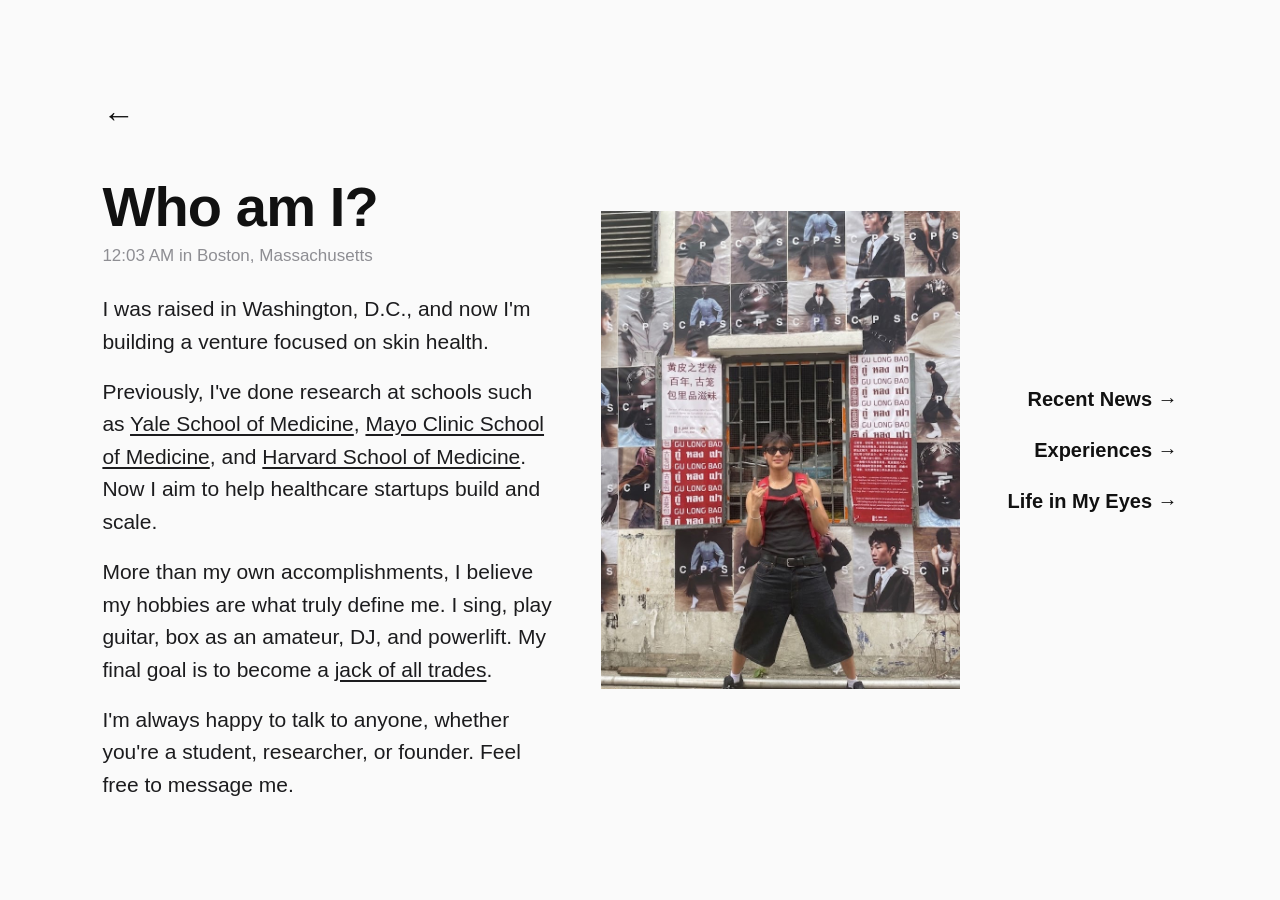
==== about.html @ 63369efa "Update About layout and runner opening routine About: live Boston time, wording tweaks, and text/pho" ====
<!DOCTYPE html>
<html lang="en">
<head>
  <meta charset="UTF-8">
  <meta name="viewport" content="width=device-width, initial-scale=1.0">
  <title>About Me | John Nguyen</title>
  <link rel="stylesheet" href="styles.css">
  <link rel="stylesheet" href="transitions.css">
  <script src="transitions.js"></script>
</head>
<body>
  <div class="about-grid">
    <main class="page">
      <a class="back" href="index.html" aria-label="Back to Home">&larr;</a>
      <!-- Styled like a note in Apple Notes -->
      <article class="note">
        <div class="note-body">
          <h1>Who am I?</h1>
          <p class="local-time"><span class="clock">&nbsp;</span> in Boston, Massachusetts</p>
          <p>I was raised in Washington, D.C., and now I'm building a venture focused on skin health.</p>
          <p>Previously, I've done research at schools such as <u>Yale School of Medicine</u>, <u>Mayo Clinic School of Medicine</u>, and <u>Harvard School of Medicine</u>. Now I aim to help healthcare startups build and scale.</p>
          <p>More than my own accomplishments, I believe my hobbies are what truly define me. I sing, play guitar, box as an amateur, DJ, and powerlift. My final goal is to become a <u>jack of all trades</u>.</p>
          <p>I'm always happy to talk to anyone, whether you're a student, researcher, or founder. Feel free to message me.</p>
        </div>
      </article>
    </main>

    <img class="about-photo" src="images/john-portrait.jpg" alt="John Nguyen in sunglasses and a red backpack in front of a poster wall">

    <nav class="side-links">
      <a class="nav-link" href="news.html">Recent News &rarr;</a>
      <a class="nav-link" href="experiences.html">Experiences &rarr;</a>
      <a class="nav-link" href="skills.html">Life in My Eyes &rarr;</a>
    </nav>
  </div>

  <script>
    // Live local time in Boston, whatever the visitor's own time zone is
    (() => {
      const clock = document.querySelector('.clock');
      const format = new Intl.DateTimeFormat('en-US', {
        timeZone: 'America/New_York',
        hour: 'numeric',
        minute: '2-digit',
      });
      const tick = () => { clock.textContent = format.format(new Date()); };
      tick();
      setInterval(tick, 15000);
    })();
  </script>
</body>
</html>
---- styles.css ----
/* Shared styles for every page */
* { box-sizing: border-box; margin: 0; padding: 0; }

body {
  /* Apple's system font (San Francisco), the same look as the "Who am I?" note */
  font-family: -apple-system, BlinkMacSystemFont, "SF Pro Text", "Helvetica Neue", "Segoe UI", Roboto, sans-serif;
  color: #111;
  background: #fafafa;
}

/* Button panel on the right side of Home */
.panel {
  flex: 1;
  display: flex;
  flex-direction: column;
  align-items: center;
  justify-content: center;
  gap: 1rem;
  padding: 4rem;
  background: #fafafa;
}

.button {
  display: inline-flex;
  align-items: center;
  gap: 0.5rem;
  padding: 1rem 2rem;
  font-size: 1.125rem;
  font-weight: 600;
  color: #fff;
  background: #1e4d2b;
  border-radius: 999px;
  text-decoration: none;
  transition: background 0.2s, color 0.2s, transform 0.2s;
}

/* Same width for every button in the stack so they line up */
.panel .button {
  width: 15rem;
  justify-content: center;
}

.button:hover {
  background: #163a20;
  transform: translateX(4px);
}

/* Darkens when clicked; .is-pressed keeps it dark while the page slides away */
.button-nav:active,
.button-nav.is-pressed {
  background: #0e2715;
}

.button-outline {
  color: #1e4d2b;
  background: transparent;
  box-shadow: inset 0 0 0 1.5px #1e4d2b;
}

.button-outline:hover {
  color: #fff;
  background: #1e4d2b;
  transform: none;
}

.button-outline svg {
  width: 1.1em;
  height: 1.1em;
  fill: currentColor;
}

/* Sub-pages (About, Experiences, Skills) */
.page {
  max-width: 760px;
  margin: 0 auto;
  padding: 4rem 2rem;
  min-height: 100vh;
}

.back {
  display: inline-block;
  margin-bottom: 3rem;
  font-size: 2rem;
  line-height: 1;
  color: #111;
  text-decoration: none;
  transition: transform 0.2s;
}

.back:hover {
  transform: translateX(-4px);
}

/* About page spans the full window: bio on the left, portrait centered in
   the middle, links stacked on the right (every sub-page slides in from there). */
.about-grid {
  display: grid;
  /* Text | photo | links, spread across the page with equal space between them */
  grid-template-columns: minmax(0, 38rem) auto auto;
  justify-content: space-between;
  align-items: center;
  column-gap: 3rem;
  min-height: 100vh;
  padding: 5rem 8vw;
}

.about-grid .page {
  grid-column: 1;
  grid-row: 1;
  align-self: center;
  max-width: none;
  min-height: 0;
  margin: 0;
  padding: 0;
}

/* Borderless text links for moving between sub-pages */
.nav-link {
  display: inline-flex;
  align-items: center;
  gap: 0.5rem;
  font-size: 1.25rem;
  font-weight: 600;
  color: #111;
  text-decoration: none;
  transition: color 0.2s, transform 0.2s;
}

.nav-link:hover,
.nav-link:active,
.nav-link.is-pressed {
  color: #1e4d2b;
}

/* "Who am I?" styled like a note in Apple Notes */
/* No card or border: the note sits right on the page background */
.page .note h1 {
  font-size: clamp(2.5rem, 4.5vw, 3.5rem);
  font-weight: 700;
  letter-spacing: -0.015em;
  margin-bottom: 1.25rem;
}

.page .note p {
  font-size: 1.3125rem;
  line-height: 1.55;
  color: #1c1c1e;
  margin-bottom: 1.1rem;
}

/* "6:16 PM in Boston" in grey under the heading */
.page .note .local-time {
  margin: -0.75rem 0 1.5rem;
  font-size: 1.0625rem;
  color: #8e8e93;
}

.page .note p:last-child {
  margin-bottom: 0;
}

.page p u {
  text-decoration-thickness: 1.5px;
  text-underline-offset: 3px;
}

/* Portrait in the middle column */
.about-photo {
  grid-column: 2;
  grid-row: 1;
  display: block;
  width: min(460px, 28vw);
  aspect-ratio: 3 / 4;
  object-fit: cover;
}

.side-links {
  grid-column: 3;
  grid-row: 1;
  justify-self: end;
  align-self: center;
  display: flex;
  flex-direction: column;
  align-items: flex-end;
  gap: 1.75rem;
}

.side-links .nav-link:hover {
  transform: translateX(4px);
}

@media (max-width: 700px) {
  .about-grid {
    grid-template-columns: 1fr;
    row-gap: 2rem;
    padding: 4rem 2rem 3rem;
  }
  .about-grid .page,
  .about-photo,
  .side-links {
    grid-column: 1;
    grid-row: auto;
    justify-self: start;
    margin: 0;
  }
  .about-photo {
    width: min(320px, 100%);
  }
}

.page h1 {
  font-size: clamp(2.5rem, 6vw, 4.5rem);
  font-weight: 700;
  line-height: 1;
  letter-spacing: -0.02em;
  margin-bottom: 2rem;
}

/* Section heading, e.g. "Work Experience" */
.page h2 {
  font-size: 0.8125rem;
  font-weight: 700;
  letter-spacing: 0.12em;
  text-transform: uppercase;
  color: #1e4d2b;
  padding-bottom: 0.5rem;
  border-bottom: 1px solid #e5e5e5;
  margin: 1.75rem 0 1rem;
}

/* One job, role, or award */
.entry {
  margin-bottom: 0.75rem;
}

.page .entry > :last-child {
  margin-bottom: 0;
}

.entry-head {
  display: flex;
  justify-content: space-between;
  align-items: baseline;
  gap: 1rem;
}

.entry h3 {
  font-size: 1.25rem;
  font-weight: 700;
}

.entry-place {
  flex-shrink: 0;
  font-size: 0.9375rem;
  font-weight: 700;
  color: #111;
}

.page .meta {
  display: flex;
  justify-content: space-between;
  gap: 1rem;
  font-size: 1rem;
  font-style: italic;
  color: #555;
  margin: 0.125rem 0 0.625rem;
}

.entry ul {
  margin-bottom: 0;
}

.entry li + li {
  margin-top: 0.375rem;
}

/* Label/value rows on the Skills page */
.skill-row {
  margin-bottom: 1rem;
}

.skill-row strong {
  color: #111;
}

@media (max-width: 700px) {
  .entry-head,
  .page .meta {
    flex-direction: column;
    gap: 0;
  }
}

.page p,
.page li {
  font-size: 1.125rem;
  line-height: 1.7;
  color: #333;
}

.page p {
  margin-bottom: 1.25rem;
}

.page ul {
  padding-left: 1.25rem;
  margin-bottom: 1.25rem;
}

@media (max-width: 700px) {
  .panel { padding: 2rem; }
}
---- transitions.css ----
/* Slide between pages using cross-document View Transitions.
   transitions.js picks the direction:
   (default) moving right  -> slides left
   back      moving left   -> slides right
   down      moving down   -> slides up
   up        moving up     -> slides down */
@view-transition {
  navigation: auto;
}

@keyframes slide-out-left   { to   { transform: translateX(-100%); } }
@keyframes slide-in-right   { from { transform: translateX(100%); } }
@keyframes slide-out-right  { to   { transform: translateX(100%); } }
@keyframes slide-in-left    { from { transform: translateX(-100%); } }
@keyframes slide-out-top    { to   { transform: translateY(-100%); } }
@keyframes slide-in-bottom  { from { transform: translateY(100%); } }
@keyframes slide-out-bottom { to   { transform: translateY(100%); } }
@keyframes slide-in-top     { from { transform: translateY(-100%); } }

@media (prefers-reduced-motion: no-preference) {
  ::view-transition-old(root) {
    animation: 1000ms cubic-bezier(0.65, 0, 0.35, 1) both slide-out-left;
  }
  ::view-transition-new(root) {
    animation: 1000ms cubic-bezier(0.65, 0, 0.35, 1) both slide-in-right;
  }

  html:active-view-transition-type(back)::view-transition-old(root) { animation-name: slide-out-right; }
  html:active-view-transition-type(back)::view-transition-new(root) { animation-name: slide-in-left; }

  html:active-view-transition-type(down)::view-transition-old(root) { animation-name: slide-out-top; }
  html:active-view-transition-type(down)::view-transition-new(root) { animation-name: slide-in-bottom; }

  html:active-view-transition-type(up)::view-transition-old(root) { animation-name: slide-out-bottom; }
  html:active-view-transition-type(up)::view-transition-new(root) { animation-name: slide-in-top; }
}

@media (prefers-reduced-motion: reduce) {
  ::view-transition-group(*),
  ::view-transition-old(*),
  ::view-transition-new(*) {
    animation: none !important;
  }
}
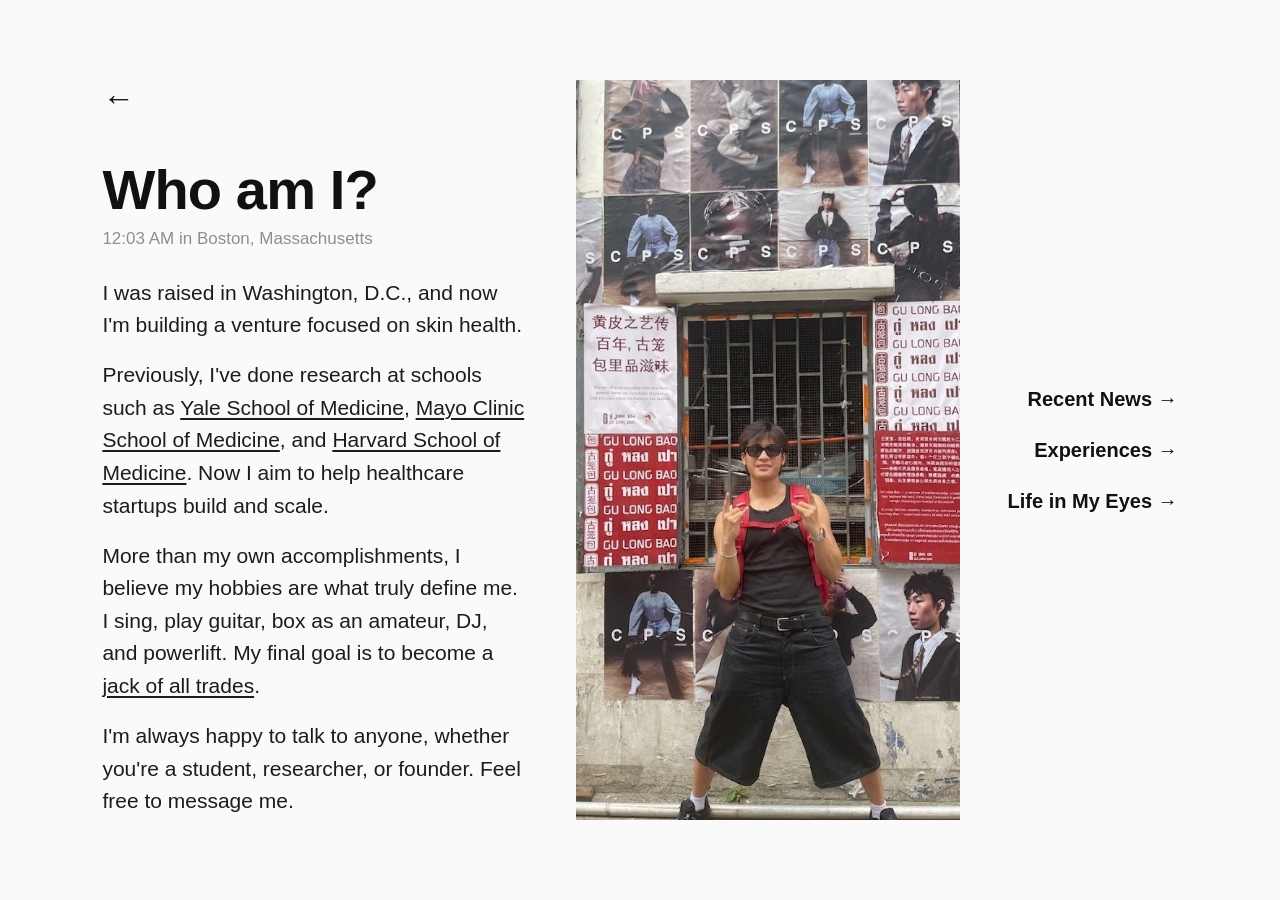
==== commit a3e55cdf: "Match About photo height to the text block Co-Authored-By: Claude Opus 5.5 <noreply@anthropic.com>" ====
--- a/about.html
+++ b/about.html
@@ -25,7 +25,9 @@
       </article>
     </main>
 
-    <img class="about-photo" src="images/john-portrait.jpg" alt="John Nguyen in sunglasses and a red backpack in front of a poster wall">
+    <div class="about-photo">
+      <img src="images/john-portrait.jpg" alt="John Nguyen in sunglasses and a red backpack in front of a poster wall">
+    </div>
 
     <nav class="side-links">
       <a class="nav-link" href="news.html">Recent News &rarr;</a>
--- a/styles.css
+++ b/styles.css
@@ -164,14 +164,23 @@
   text-underline-offset: 3px;
 }
 
-/* Portrait in the middle column */
+/* Portrait in the middle column. It stretches to exactly the height of the
+   text block beside it, so text and photo sit as two matching blocks. */
 .about-photo {
   grid-column: 2;
   grid-row: 1;
-  display: block;
-  width: min(460px, 28vw);
-  aspect-ratio: 3 / 4;
+  align-self: stretch;
+  position: relative;
+  width: min(460px, 30vw);
+}
+
+.about-photo img {
+  position: absolute;
+  inset: 0;
+  width: 100%;
+  height: 100%;
   object-fit: cover;
+  object-position: center 45%;
 }
 
 .side-links {
@@ -203,8 +212,10 @@
     justify-self: start;
     margin: 0;
   }
+  /* Stacked on phones there's no text beside it to match, so give it its own shape */
   .about-photo {
     width: min(320px, 100%);
+    aspect-ratio: 3 / 4;
   }
 }
 
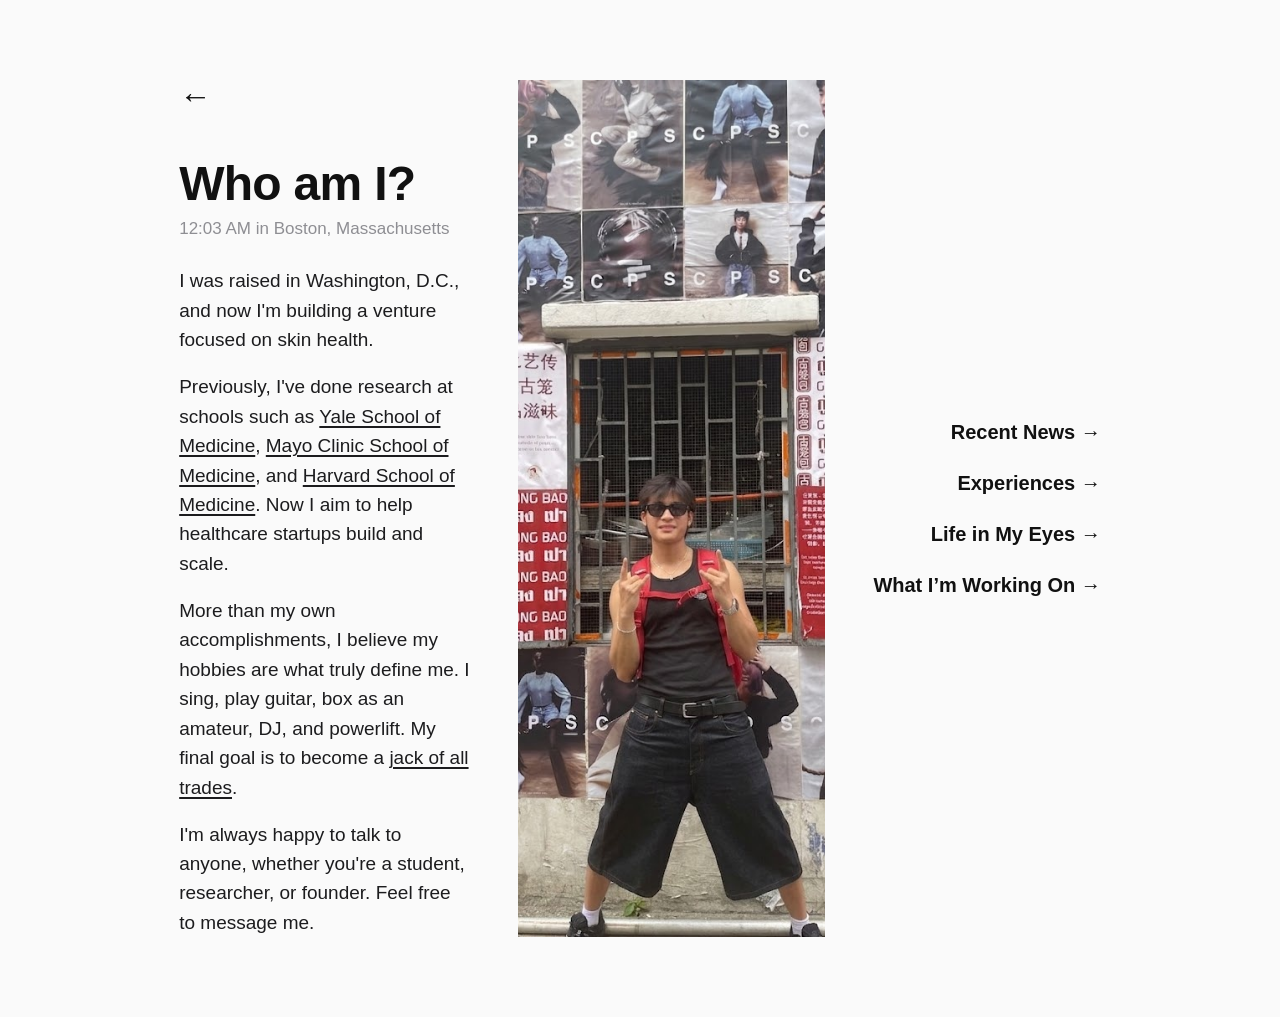
==== commit f25bb2cb: "Move What I'm Working On to its own page linked from About Co-Authored-By: Claude Opus 5.5 <noreply@" ====
--- a/about.html
+++ b/about.html
@@ -33,6 +33,7 @@
       <a class="nav-link" href="news.html">Recent News &rarr;</a>
       <a class="nav-link" href="experiences.html">Experiences &rarr;</a>
       <a class="nav-link" href="skills.html">Life in My Eyes &rarr;</a>
+      <a class="nav-link" href="working-on.html">What I&rsquo;m Working On &rarr;</a>
     </nav>
   </div>
 
--- a/styles.css
+++ b/styles.css
@@ -96,12 +96,13 @@
 .about-grid {
   display: grid;
   /* Text | photo | links, spread across the page with equal space between them */
-  grid-template-columns: minmax(0, 38rem) auto auto;
+  grid-template-columns: minmax(0, 34rem) auto auto;
   justify-content: space-between;
   align-items: center;
   column-gap: 3rem;
   min-height: 100vh;
-  padding: 5rem 8vw;
+  /* Generous side margins so nothing crowds the edges of the window */
+  padding: 5rem 14vw;
 }
 
 .about-grid .page {
@@ -135,14 +136,14 @@
 /* "Who am I?" styled like a note in Apple Notes */
 /* No card or border: the note sits right on the page background */
 .page .note h1 {
-  font-size: clamp(2.5rem, 4.5vw, 3.5rem);
+  font-size: clamp(2.25rem, 3.8vw, 3rem);
   font-weight: 700;
   letter-spacing: -0.015em;
   margin-bottom: 1.25rem;
 }
 
 .page .note p {
-  font-size: 1.3125rem;
+  font-size: 1.1875rem;
   line-height: 1.55;
   color: #1c1c1e;
   margin-bottom: 1.1rem;
@@ -171,7 +172,7 @@
   grid-row: 1;
   align-self: stretch;
   position: relative;
-  width: min(460px, 30vw);
+  width: min(400px, 24vw);
 }
 
 .about-photo img {
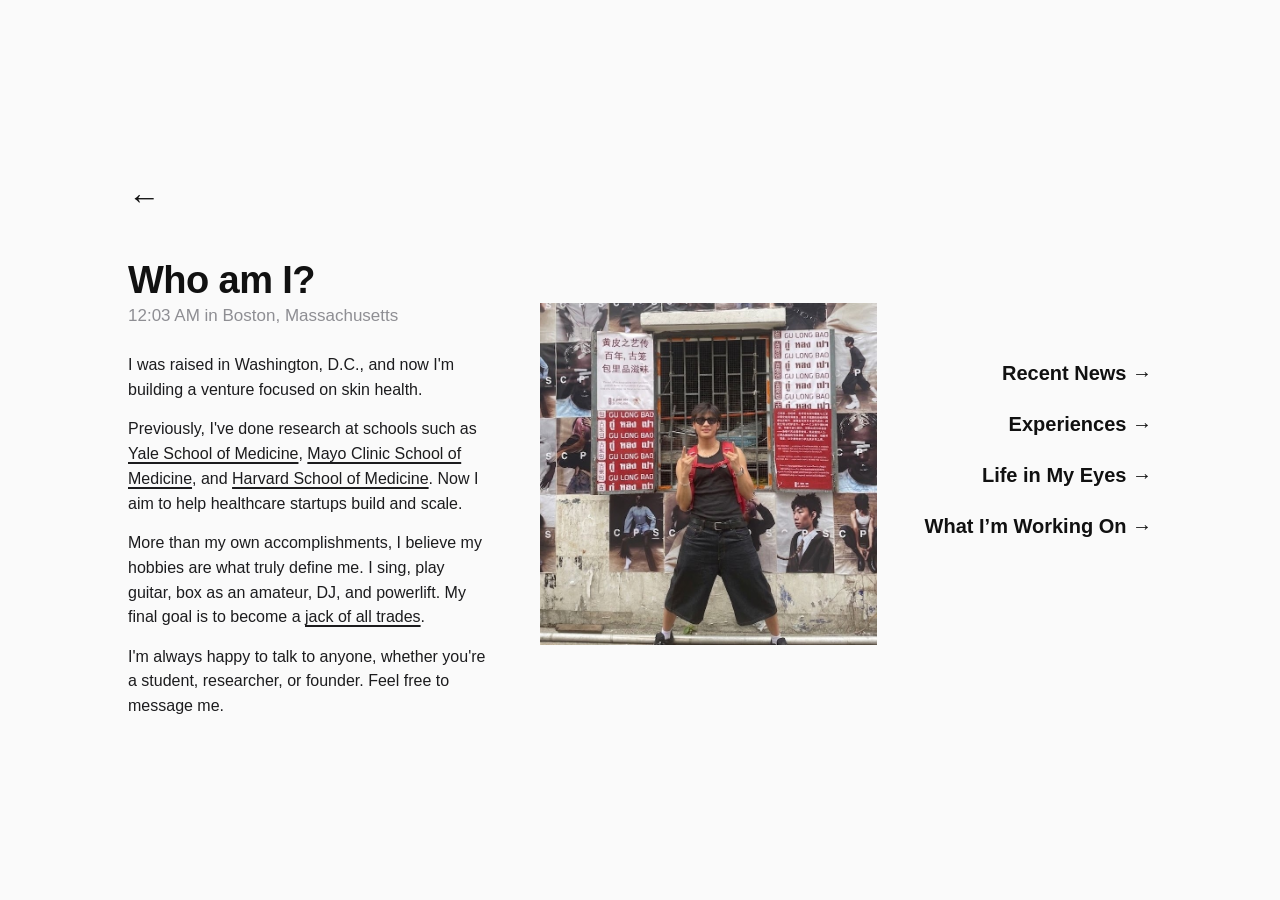
==== commit 07544b93: "Size About portrait to span from the local time line to the last paragraph Co-Authored-By: Claude Op" ====
--- a/about.html
+++ b/about.html
@@ -50,6 +50,28 @@
       tick();
       setInterval(tick, 15000);
     })();
+
+    // Portrait runs from the "in Boston, Massachusetts" line down to the end of
+    // the last paragraph, so it lines up with the text beside it
+    (() => {
+      const photo = document.querySelector('.about-photo');
+      const from = document.querySelector('.local-time');
+      const to = document.querySelector('.note-body p:last-child');
+      const stacked = window.matchMedia('(max-width: 700px)');
+
+      function fit() {
+        photo.style.cssText = '';
+        if (stacked.matches) return;
+        const height = to.getBoundingClientRect().bottom - from.getBoundingClientRect().top;
+        photo.style.alignSelf = 'start';
+        photo.style.height = `${height}px`;
+        photo.style.width = `${height * 768 / 779}px`;
+        photo.style.marginTop = `${from.getBoundingClientRect().top - photo.getBoundingClientRect().top}px`;
+      }
+
+      new ResizeObserver(fit).observe(document.querySelector('.about-grid .page'));
+      stacked.addEventListener('change', fit);
+    })();
   </script>
 </body>
 </html>
--- a/styles.css
+++ b/styles.css
@@ -95,14 +95,14 @@
    the middle, links stacked on the right (every sub-page slides in from there). */
 .about-grid {
   display: grid;
-  /* Text | photo | links, spread across the page with equal space between them */
-  grid-template-columns: minmax(0, 34rem) auto auto;
-  justify-content: space-between;
+  /* Text | photo | links, with the same gap before, between, and after them */
+  grid-template-columns: minmax(0, 30rem) auto auto;
+  justify-content: space-evenly;
   align-items: center;
   column-gap: 3rem;
   min-height: 100vh;
-  /* Generous side margins so nothing crowds the edges of the window */
-  padding: 5rem 14vw;
+  /* Side margins so nothing touches the edges of the window */
+  padding: 5rem 10vw;
 }
 
 .about-grid .page {
@@ -136,17 +136,17 @@
 /* "Who am I?" styled like a note in Apple Notes */
 /* No card or border: the note sits right on the page background */
 .page .note h1 {
-  font-size: clamp(2.25rem, 3.8vw, 3rem);
+  font-size: clamp(1.875rem, 3vw, 2.375rem);
   font-weight: 700;
   letter-spacing: -0.015em;
-  margin-bottom: 1.25rem;
+  margin-bottom: 1rem;
 }
 
 .page .note p {
-  font-size: 1.1875rem;
+  font-size: 1rem;
   line-height: 1.55;
   color: #1c1c1e;
-  margin-bottom: 1.1rem;
+  margin-bottom: 0.9rem;
 }
 
 /* "6:16 PM in Boston" in grey under the heading */
@@ -165,14 +165,15 @@
   text-underline-offset: 3px;
 }
 
-/* Portrait in the middle column. It stretches to exactly the height of the
-   text block beside it, so text and photo sit as two matching blocks. */
+/* Portrait in the middle column, kept small enough to leave room on both sides */
 .about-photo {
   grid-column: 2;
   grid-row: 1;
-  align-self: stretch;
+  align-self: center;
   position: relative;
-  width: min(400px, 24vw);
+  width: min(260px, 17vw);
+  /* Photo is already cropped to shape, so it shows whole */
+  aspect-ratio: 768 / 779;
 }
 
 .about-photo img {
@@ -181,7 +182,7 @@
   width: 100%;
   height: 100%;
   object-fit: cover;
-  object-position: center 45%;
+  object-position: center;
 }
 
 .side-links {
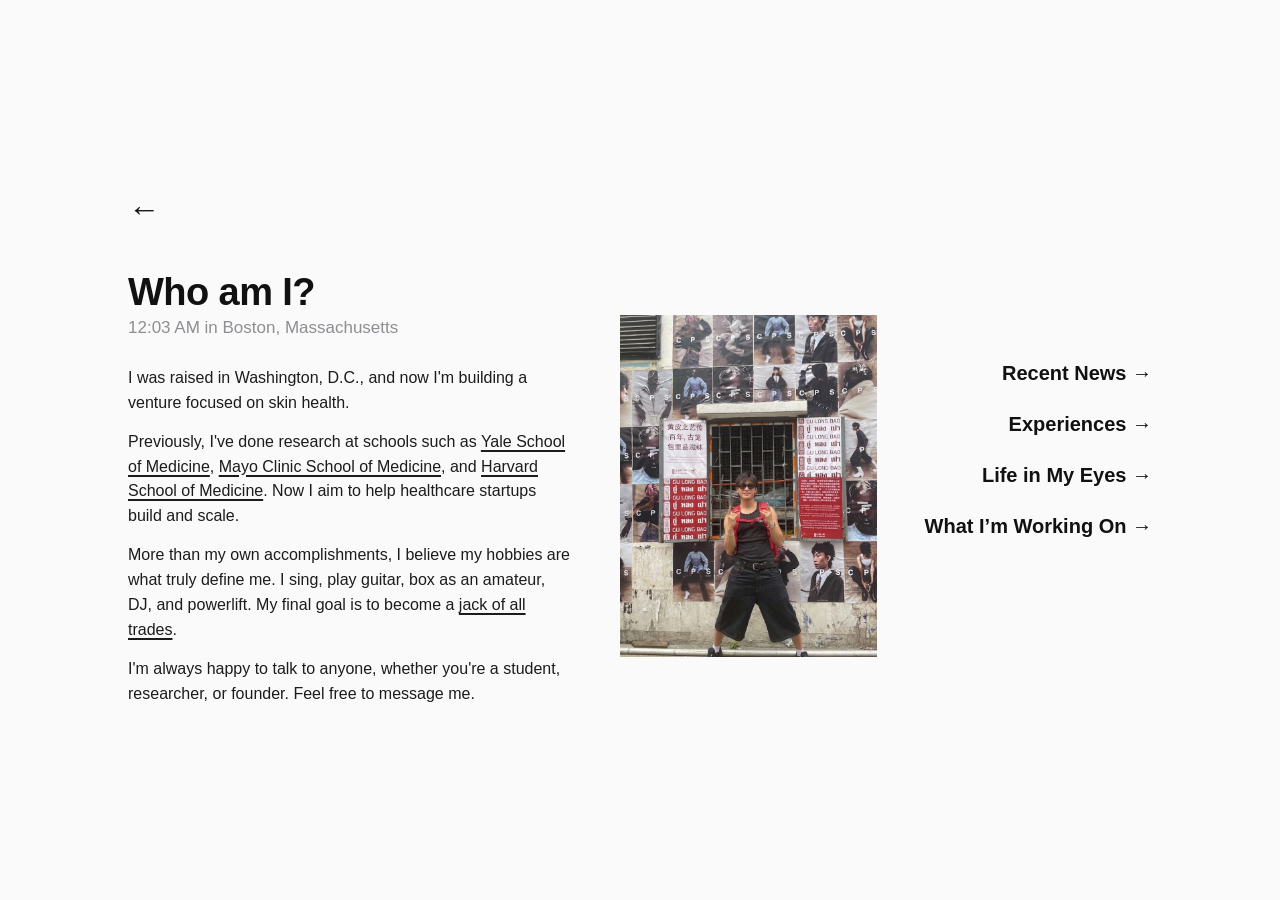
==== commit b19d3f34: "Restore uncropped About portrait Co-Authored-By: Claude Opus 5.5 <noreply@anthropic.com>" ====
--- a/about.html
+++ b/about.html
@@ -65,7 +65,7 @@
         const height = to.getBoundingClientRect().bottom - from.getBoundingClientRect().top;
         photo.style.alignSelf = 'start';
         photo.style.height = `${height}px`;
-        photo.style.width = `${height * 768 / 779}px`;
+        photo.style.width = `${height * 768 / 1024}px`;
         photo.style.marginTop = `${from.getBoundingClientRect().top - photo.getBoundingClientRect().top}px`;
       }
 
--- a/styles.css
+++ b/styles.css
@@ -172,8 +172,8 @@
   align-self: center;
   position: relative;
   width: min(260px, 17vw);
-  /* Photo is already cropped to shape, so it shows whole */
-  aspect-ratio: 768 / 779;
+  /* Same shape as the photo, so it shows whole */
+  aspect-ratio: 768 / 1024;
 }
 
 .about-photo img {
@@ -241,6 +241,26 @@
   margin: 1.75rem 0 1rem;
 }
 
+/* Recent News, Experiences, and What I'm Working On: smaller title and
+   roomier spacing, to match the "Who am I?" page */
+.page.page-spaced {
+  padding-top: 5rem;
+}
+
+.page.page-spaced h1 {
+  font-size: clamp(1.875rem, 3vw, 2.375rem);
+  letter-spacing: -0.015em;
+  margin-bottom: 2.25rem;
+}
+
+.page-spaced h2 {
+  margin: 2.5rem 0 1.25rem;
+}
+
+.page-spaced .entry {
+  margin-bottom: 1.25rem;
+}
+
 /* One job, role, or award */
 .entry {
   margin-bottom: 0.75rem;
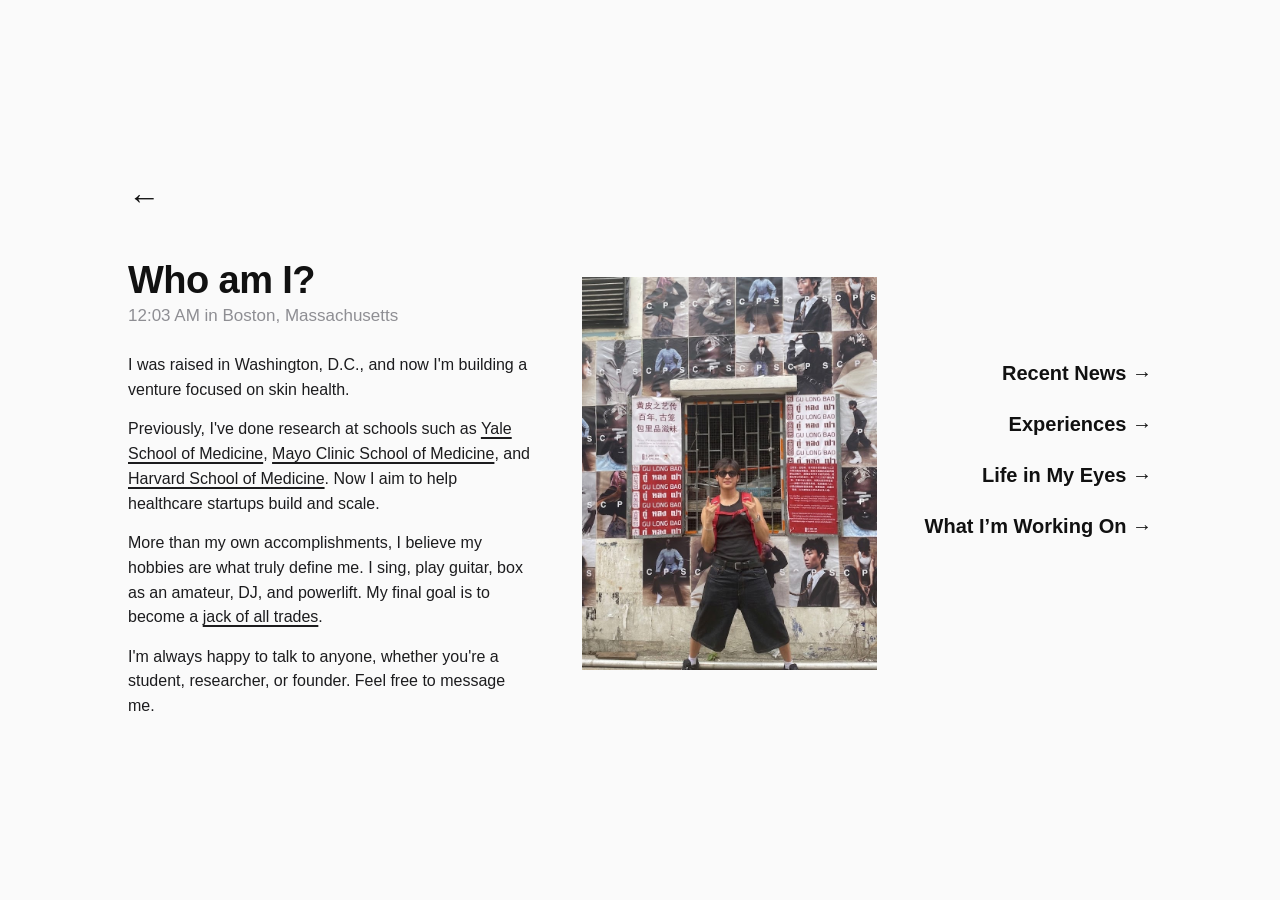
==== commit a76ea0b7: "Make About portrait slightly bigger Co-Authored-By: Claude Opus 5.5 <noreply@anthropic.com>" ====
--- a/about.html
+++ b/about.html
@@ -51,22 +51,25 @@
       setInterval(tick, 15000);
     })();
 
-    // Portrait runs from the "in Boston, Massachusetts" line down to the end of
-    // the last paragraph, so it lines up with the text beside it
+    // Portrait is centered on the stretch from the "in Boston, Massachusetts"
+    // line to the end of the last paragraph, and a little taller than it
     (() => {
       const photo = document.querySelector('.about-photo');
       const from = document.querySelector('.local-time');
       const to = document.querySelector('.note-body p:last-child');
       const stacked = window.matchMedia('(max-width: 700px)');
+      const EXTRA = 0.15;        // how much taller than the text stretch
 
       function fit() {
         photo.style.cssText = '';
         if (stacked.matches) return;
-        const height = to.getBoundingClientRect().bottom - from.getBoundingClientRect().top;
+        const span = to.getBoundingClientRect().bottom - from.getBoundingClientRect().top;
+        const height = span * (1 + EXTRA);
         photo.style.alignSelf = 'start';
         photo.style.height = `${height}px`;
         photo.style.width = `${height * 768 / 1024}px`;
-        photo.style.marginTop = `${from.getBoundingClientRect().top - photo.getBoundingClientRect().top}px`;
+        const top = from.getBoundingClientRect().top - (height - span) / 2;
+        photo.style.marginTop = `${top - photo.getBoundingClientRect().top}px`;
       }
 
       new ResizeObserver(fit).observe(document.querySelector('.about-grid .page'));
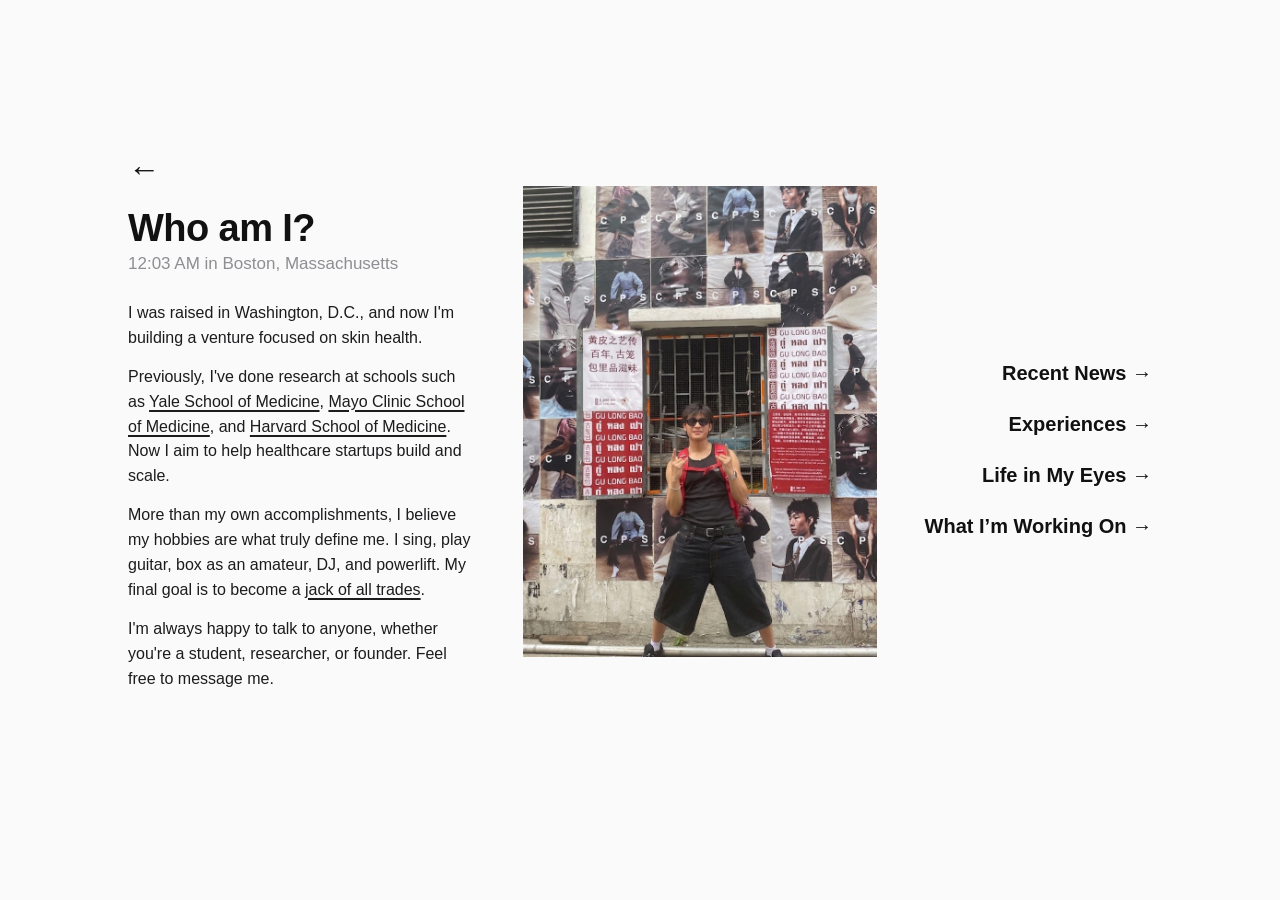
==== commit 1a418283: "Make About portrait 20% bigger Co-Authored-By: Claude Opus 5.5 <noreply@anthropic.com>" ====
--- a/about.html
+++ b/about.html
@@ -58,7 +58,7 @@
       const from = document.querySelector('.local-time');
       const to = document.querySelector('.note-body p:last-child');
       const stacked = window.matchMedia('(max-width: 700px)');
-      const EXTRA = 0.15;        // how much taller than the text stretch
+      const EXTRA = 0.38;        // how much taller than the text stretch
 
       function fit() {
         photo.style.cssText = '';
--- a/styles.css
+++ b/styles.css
@@ -113,6 +113,16 @@
   min-height: 0;
   margin: 0;
   padding: 0;
+  position: relative;
+}
+
+/* Back arrow floats above the text so only the text itself is centered
+   vertically, lining it up with the photo and links beside it */
+.about-grid .back {
+  position: absolute;
+  bottom: 100%;
+  left: 0;
+  margin-bottom: 1.5rem;
 }
 
 /* Borderless text links for moving between sub-pages */
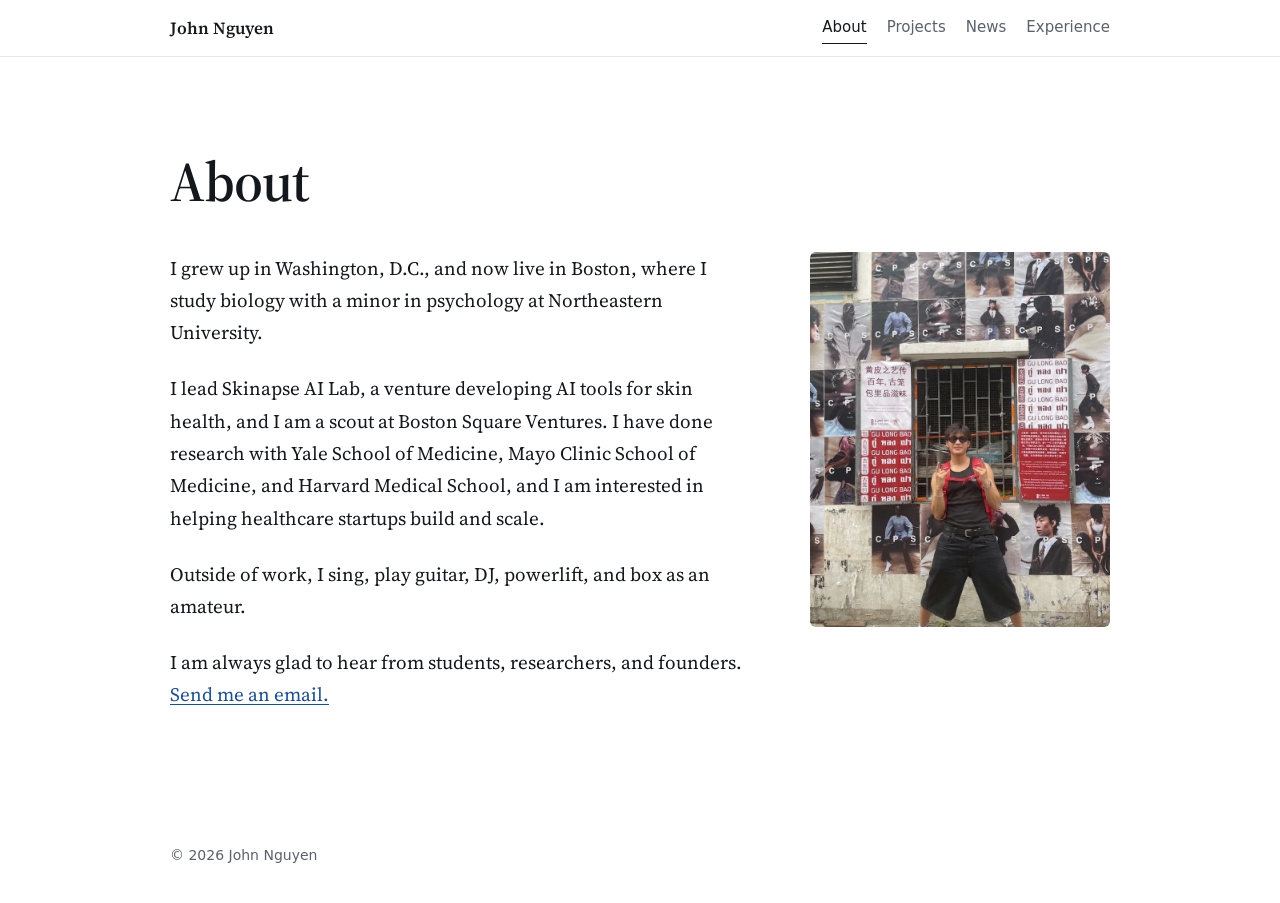
==== commit 8573fece: "Redesign site: separate pages, professional light theme, news timeline Replace the old multi-page si" ====
--- a/about.html
+++ b/about.html
@@ -2,79 +2,48 @@
 <html lang="en">
 <head>
   <meta charset="UTF-8">
-  <meta name="viewport" content="width=device-width, initial-scale=1.0">
-  <title>About Me | John Nguyen</title>
+  <meta name="viewport" content="width=device-width, initial-scale=1, viewport-fit=cover">
+  <title>About · John Nguyen</title>
+  <meta name="description" content="John Nguyen is a Northeastern University student, founder of Skinapse AI Lab, and clinical researcher in Boston.">
+  <meta name="theme-color" content="#FFFFFF">
+  <meta property="og:title" content="About · John Nguyen">
+  <meta property="og:description" content="John Nguyen is a Northeastern University student, founder of Skinapse AI Lab, and clinical researcher in Boston.">
+  <meta property="og:image" content="https://jnguyen.net/images/john-portrait.webp">
+  <link rel="icon" href="favicon.svg" type="image/svg+xml">
+  <link rel="preconnect" href="https://fonts.googleapis.com">
+  <link rel="preconnect" href="https://fonts.gstatic.com" crossorigin>
+  <link rel="stylesheet" href="https://fonts.googleapis.com/css2?family=Source+Serif+4:ital,opsz,wght@0,8..60,400;0,8..60,600;1,8..60,400&display=swap">
   <link rel="stylesheet" href="styles.css">
-  <link rel="stylesheet" href="transitions.css">
-  <script src="transitions.js"></script>
+  <script>document.documentElement.classList.add("js")</script>
+  <script src="script.js" defer></script>
 </head>
 <body>
-  <div class="about-grid">
-    <main class="page">
-      <a class="back" href="index.html" aria-label="Back to Home">&larr;</a>
-      <!-- Styled like a note in Apple Notes -->
-      <article class="note">
-        <div class="note-body">
-          <h1>Who am I?</h1>
-          <p class="local-time"><span class="clock">&nbsp;</span> in Boston, Massachusetts</p>
-          <p>I was raised in Washington, D.C., and now I'm building a venture focused on skin health.</p>
-          <p>Previously, I've done research at schools such as <u>Yale School of Medicine</u>, <u>Mayo Clinic School of Medicine</u>, and <u>Harvard School of Medicine</u>. Now I aim to help healthcare startups build and scale.</p>
-          <p>More than my own accomplishments, I believe my hobbies are what truly define me. I sing, play guitar, box as an amateur, DJ, and powerlift. My final goal is to become a <u>jack of all trades</u>.</p>
-          <p>I'm always happy to talk to anyone, whether you're a student, researcher, or founder. Feel free to message me.</p>
-        </div>
-      </article>
-    </main>
+  <a class="skip" href="#main">Skip to content</a>
+  <header class="bar">
+    <nav class="bar-inner" aria-label="Main">
+      <a class="bar-name" href="index.html">John Nguyen</a>
+      <ul class="bar-links">
+        <li><a href="about.html" aria-current="page">About</a></li>
+        <li><a href="projects.html">Projects</a></li>
+        <li><a href="news.html">News</a></li>
+        <li><a href="experiences.html">Experience</a></li>
+      </ul>
+    </nav>
+  </header>
 
-    <div class="about-photo">
-      <img src="images/john-portrait.jpg" alt="John Nguyen in sunglasses and a red backpack in front of a poster wall">
+  <main id="main" class="main-wide">
+    <h1 class="page-title reveal">About</h1>
+    <div class="about">
+      <div class="note">
+        <p class="reveal">I grew up in Washington, D.C., and now live in Boston, where I study biology with a minor in psychology at Northeastern University.</p>
+        <p class="reveal">I lead Skinapse AI Lab, a venture developing AI tools for skin health, and I am a scout at Boston Square Ventures. I have done research with Yale School of Medicine, Mayo Clinic School of Medicine, and Harvard Medical School, and I am interested in helping healthcare startups build and scale.</p>
+        <p class="reveal">Outside of work, I sing, play guitar, DJ, powerlift, and box as an amateur.</p>
+        <p class="reveal">I am always glad to hear from students, researchers, and founders. <a href="mailto:johnhnguyen2000@gmail.com">Send me an email.</a></p>
+      </div>
+      <img class="portrait reveal" src="images/john-portrait.webp" width="750" height="1000" alt="John Nguyen standing in front of a poster wall">
     </div>
+  </main>
 
-    <nav class="side-links">
-      <a class="nav-link" href="news.html">Recent News &rarr;</a>
-      <a class="nav-link" href="experiences.html">Experiences &rarr;</a>
-      <a class="nav-link" href="skills.html">Life in My Eyes &rarr;</a>
-      <a class="nav-link" href="working-on.html">What I&rsquo;m Working On &rarr;</a>
-    </nav>
-  </div>
-
-  <script>
-    // Live local time in Boston, whatever the visitor's own time zone is
-    (() => {
-      const clock = document.querySelector('.clock');
-      const format = new Intl.DateTimeFormat('en-US', {
-        timeZone: 'America/New_York',
-        hour: 'numeric',
-        minute: '2-digit',
-      });
-      const tick = () => { clock.textContent = format.format(new Date()); };
-      tick();
-      setInterval(tick, 15000);
-    })();
-
-    // Portrait is centered on the stretch from the "in Boston, Massachusetts"
-    // line to the end of the last paragraph, and a little taller than it
-    (() => {
-      const photo = document.querySelector('.about-photo');
-      const from = document.querySelector('.local-time');
-      const to = document.querySelector('.note-body p:last-child');
-      const stacked = window.matchMedia('(max-width: 700px)');
-      const EXTRA = 0.38;        // how much taller than the text stretch
-
-      function fit() {
-        photo.style.cssText = '';
-        if (stacked.matches) return;
-        const span = to.getBoundingClientRect().bottom - from.getBoundingClientRect().top;
-        const height = span * (1 + EXTRA);
-        photo.style.alignSelf = 'start';
-        photo.style.height = `${height}px`;
-        photo.style.width = `${height * 768 / 1024}px`;
-        const top = from.getBoundingClientRect().top - (height - span) / 2;
-        photo.style.marginTop = `${top - photo.getBoundingClientRect().top}px`;
-      }
-
-      new ResizeObserver(fit).observe(document.querySelector('.about-grid .page'));
-      stacked.addEventListener('change', fit);
-    })();
-  </script>
+  <footer class="footer">© 2026 John Nguyen</footer>
 </body>
 </html>
--- a/styles.css
+++ b/styles.css
@@ -1,355 +1,137 @@
-/* Shared styles for every page */
-* { box-sizing: border-box; margin: 0; padding: 0; }
+/* ---------- Tokens ---------- */
+:root {
+  --bg: #FFFFFF;
+  --text: #14171C;          /* 18.0:1 on white */
+  --text-2: #5A616B;        /* 6.3:1 on white */
+  --accent: #1F4F8A;        /* 8.3:1 on white */
+  --line: #E6E8EB;
 
+  --serif: "Source Serif 4", Georgia, "Times New Roman", serif;
+  --sans: -apple-system, BlinkMacSystemFont, "SF Pro Text", "Segoe UI", system-ui, Roboto, sans-serif;
+
+  --column: 680px;
+  --gutter: clamp(16px, 5vw, 32px);
+  color-scheme: light;
+}
+@media (prefers-contrast: more) { :root { --text-2: #2E333A; --line: #9AA1AA; } }
+
+/* ---------- Base ---------- */
+*, *::before, *::after { box-sizing: border-box; }
+html { -webkit-text-size-adjust: 100%; }
 body {
-  /* Apple's system font (San Francisco), the same look as the "Who am I?" note */
-  font-family: -apple-system, BlinkMacSystemFont, "SF Pro Text", "Helvetica Neue", "Segoe UI", Roboto, sans-serif;
-  color: #111;
-  background: #fafafa;
+  margin: 0; overflow-x: clip; background: var(--bg); color: var(--text);
+  font: 400 1.1875rem/1.7 var(--serif);   /* 19px reading text */
+  -webkit-font-smoothing: antialiased;
+  display: flex; flex-direction: column; min-height: 100vh;
+}
+main { flex: 1; width: 100%; max-width: calc(var(--column) + 2 * var(--gutter)); margin: 0 auto; padding: clamp(48px, 9vw, 96px) var(--gutter) 0; }
+img { display: block; max-width: 100%; height: auto; }
+a { color: var(--accent); text-underline-offset: 3px; text-decoration-thickness: 1px; }
+a:hover { text-decoration-thickness: 2px; }
+h1, h2 { margin: 0; text-wrap: balance; font-weight: 600; }
+p { margin: 0; }
+:focus-visible { outline: 2px solid var(--accent); outline-offset: 3px; border-radius: 4px; }
+
+.skip { position: absolute; left: 12px; top: -48px; z-index: 20; padding: 10px 14px; border-radius: 8px; background: var(--accent); color: #fff; font: 600 1rem var(--sans); text-decoration: none; }
+.skip:focus { top: 12px; }
+
+/* ---------- Top bar ---------- */
+.bar { position: sticky; top: 0; z-index: 10; background: rgba(255, 255, 255, 0.9); -webkit-backdrop-filter: blur(14px); backdrop-filter: blur(14px); border-bottom: 1px solid var(--line); }
+@media (prefers-reduced-transparency: reduce) { .bar { background: var(--bg); } }
+.bar-inner { max-width: calc(var(--column) + 2 * var(--gutter)); margin: 0 auto; padding: 0 var(--gutter); height: 56px; display: flex; align-items: center; justify-content: space-between; gap: 16px; }
+.bar-name { font: 600 1.0625rem/1 var(--serif); color: var(--text); text-decoration: none; white-space: nowrap; }
+.bar-links { display: flex; gap: 20px; margin: 0; padding: 0; list-style: none; overflow-x: auto; scrollbar-width: none; }
+.bar-links a { display: block; padding: 8px 0; font: 500 0.9375rem/1 var(--sans); color: var(--text-2); text-decoration: none; white-space: nowrap; border-bottom: 1.5px solid transparent; transition: color .2s, border-color .2s; }
+.bar-links a:hover { color: var(--text); }
+.bar-links a[aria-current="page"] { color: var(--text); border-color: var(--text); }
+@media (max-width: 560px) {
+  .bar-inner { height: auto; padding-top: 12px; padding-bottom: 4px; flex-direction: column; align-items: flex-start; gap: 2px; }
 }
 
-/* Button panel on the right side of Home */
-.panel {
-  flex: 1;
-  display: flex;
-  flex-direction: column;
-  align-items: center;
-  justify-content: center;
-  gap: 1rem;
-  padding: 4rem;
-  background: #fafafa;
+/* ---------- Diary pieces ---------- */
+.date { font: 500 0.8125rem/1.4 var(--sans); color: var(--text-2); letter-spacing: 0.04em; text-transform: uppercase; }
+
+.note { display: grid; gap: 1.25em; }
+.note h1, .page-title { font-size: clamp(2.5rem, 1.8rem + 3vw, 3.5rem); line-height: 1.05; letter-spacing: -0.02em; }
+.note .dateline { margin-bottom: -0.4em; }
+.page-title { margin-bottom: 40px; }
+.note .page-title { margin-bottom: 0; }
+.portrait { width: 100%; max-width: 320px; aspect-ratio: 4 / 5; object-fit: cover; border-radius: 6px; }
+
+/* About: text beside the photo */
+body:has(.main-wide) { --column: 940px; }
+.about { display: grid; grid-template-columns: minmax(0, 1fr) 300px; gap: clamp(32px, 5vw, 56px); align-items: start; }
+.about .portrait { position: sticky; top: 88px; }
+@media (max-width: 760px) {
+  .about { grid-template-columns: minmax(0, 1fr); }
+  .about .portrait { position: static; order: -1; max-width: 280px; }
 }
 
-.button {
-  display: inline-flex;
-  align-items: center;
-  gap: 0.5rem;
-  padding: 1rem 2rem;
-  font-size: 1.125rem;
-  font-weight: 600;
-  color: #fff;
-  background: #1e4d2b;
-  border-radius: 999px;
-  text-decoration: none;
-  transition: background 0.2s, color 0.2s, transform 0.2s;
+.entries { display: grid; }
+.entry { display: grid; gap: 10px; padding: 32px 0; border-top: 1px solid var(--line); }
+.entry:first-child { border-top: 0; padding-top: 0; }
+.entry h2 { font-size: 1.5rem; line-height: 1.25; }
+.entry p:not(.date) { color: var(--text); }
+.entry img { margin-top: 10px; border-radius: 6px; }
+
+/* ---------- News timeline ---------- */
+.timeline { list-style: none; margin: 0; padding: 0; position: relative; }
+.timeline::before { content: ""; position: absolute; top: 8px; bottom: 8px; left: 148px; width: 1px; background: var(--line); }
+.tl-item { display: grid; grid-template-columns: 124px minmax(0, 1fr); column-gap: 48px; padding-bottom: 40px; position: relative; }
+.tl-item::before { content: ""; position: absolute; left: 143px; top: 8px; width: 11px; height: 11px; border-radius: 50%; background: var(--bg); border: 2px solid var(--accent); }
+.tl-item:first-child::before { background: var(--accent); }
+.tl-when { font: 500 0.875rem/1.3 var(--sans); color: var(--text-2); text-align: right; padding-top: 4px; }
+.tl-when span { display: block; font: 600 1.0625rem/1.3 var(--sans); color: var(--text); }
+.tl-card { border: 1px solid var(--line); border-radius: 10px; overflow: hidden; background: var(--bg); transition: box-shadow .25s, border-color .25s; }
+.tl-card:hover { border-color: #CDD3DA; box-shadow: 0 10px 28px rgba(20, 23, 28, 0.07); }
+.has-img .tl-card { display: grid; grid-template-columns: minmax(0, 1fr) minmax(0, 0.9fr); }
+.has-img .tl-card img { width: 100%; height: 100%; min-height: 220px; object-fit: cover; }
+.tl-text { display: grid; gap: 8px; align-content: start; padding: 22px 24px 24px; }
+.tl-tag { justify-self: start; padding: 2px 10px; border-radius: 999px; background: #EEF2F7; color: var(--accent); font: 600 0.75rem/1.6 var(--sans); letter-spacing: 0.04em; text-transform: uppercase; }
+.tl-card h2 { font-size: 1.3125rem; line-height: 1.3; }
+.tl-text p:last-child { font-size: 1.0625rem; line-height: 1.6; color: var(--text-2); }
+
+@media (max-width: 760px) {
+  .timeline::before { left: 5px; }
+  .tl-item { grid-template-columns: minmax(0, 1fr); padding-left: 28px; row-gap: 10px; }
+  .tl-item::before { left: 0; top: 4px; }
+  .tl-when { text-align: left; padding-top: 0; }
+  .tl-when span { display: inline; }
+  .has-img .tl-card { grid-template-columns: minmax(0, 1fr); }
+  .has-img .tl-card img { order: -1; min-height: 0; aspect-ratio: 16 / 9; height: auto; }
 }
 
-/* Same width for every button in the stack so they line up */
-.panel .button {
-  width: 15rem;
-  justify-content: center;
+/* ---------- Experience ---------- */
+.ledger { margin-bottom: 44px; }
+.ledger h2 { font: 600 0.8125rem/1 var(--sans); color: var(--text-2); letter-spacing: 0.06em; text-transform: uppercase; padding-bottom: 12px; border-bottom: 1px solid var(--text); }
+.ledger ul { list-style: none; margin: 0; padding: 0; }
+.ledger li { display: flex; justify-content: space-between; align-items: baseline; gap: 20px; padding: 14px 0; border-bottom: 1px solid var(--line); }
+.what { display: flex; flex-direction: column; min-width: 0; }
+.what strong { font-weight: 600; line-height: 1.35; }
+.what span { font: 400 0.9375rem/1.5 var(--sans); color: var(--text-2); margin-top: 2px; }
+.when { font: 400 0.9375rem/1.4 var(--sans); color: var(--text-2); white-space: nowrap; font-variant-numeric: tabular-nums; }
+
+/* ---------- Footer ---------- */
+.footer { width: 100%; max-width: calc(var(--column) + 2 * var(--gutter)); margin: clamp(64px, 10vw, 112px) auto 0; padding: 24px var(--gutter) 40px; color: var(--text-2); font: 0.875rem var(--sans); }
+
+/* ---------- Motion ---------- */
+.caret { display: inline-block; width: 2px; height: 0.8em; margin-left: 3px; vertical-align: -0.04em; background: var(--text); animation: blink 1s steps(1) infinite; }
+.caret.done { animation: blink 1s steps(1) 2, hide .4s ease 2s forwards; }
+@keyframes blink { 50% { opacity: 0; } }
+@keyframes hide { to { opacity: 0; } }
+@keyframes fade { from { opacity: 0; } }
+
+.js .reveal { opacity: 0; transform: translateY(12px); transition: opacity .7s ease, transform .7s cubic-bezier(.2, .7, .2, 1); }
+.js .reveal.in { opacity: 1; transform: none; }
+
+@media (prefers-reduced-motion: reduce) {
+  *, *::before, *::after { animation: none !important; transition: none !important; }
+  .js .reveal { opacity: 1; transform: none; }
+  .caret { display: none; }
 }
 
-.button:hover {
-  background: #163a20;
-  transform: translateX(4px);
+/* ---------- Small screens ---------- */
+@media (max-width: 480px) {
+  body { font-size: 1.125rem; }
+  .ledger li { flex-direction: column; gap: 2px; }
 }
-
-/* Darkens when clicked; .is-pressed keeps it dark while the page slides away */
-.button-nav:active,
-.button-nav.is-pressed {
-  background: #0e2715;
-}
-
-.button-outline {
-  color: #1e4d2b;
-  background: transparent;
-  box-shadow: inset 0 0 0 1.5px #1e4d2b;
-}
-
-.button-outline:hover {
-  color: #fff;
-  background: #1e4d2b;
-  transform: none;
-}
-
-.button-outline svg {
-  width: 1.1em;
-  height: 1.1em;
-  fill: currentColor;
-}
-
-/* Sub-pages (About, Experiences, Skills) */
-.page {
-  max-width: 760px;
-  margin: 0 auto;
-  padding: 4rem 2rem;
-  min-height: 100vh;
-}
-
-.back {
-  display: inline-block;
-  margin-bottom: 3rem;
-  font-size: 2rem;
-  line-height: 1;
-  color: #111;
-  text-decoration: none;
-  transition: transform 0.2s;
-}
-
-.back:hover {
-  transform: translateX(-4px);
-}
-
-/* About page spans the full window: bio on the left, portrait centered in
-   the middle, links stacked on the right (every sub-page slides in from there). */
-.about-grid {
-  display: grid;
-  /* Text | photo | links, with the same gap before, between, and after them */
-  grid-template-columns: minmax(0, 30rem) auto auto;
-  justify-content: space-evenly;
-  align-items: center;
-  column-gap: 3rem;
-  min-height: 100vh;
-  /* Side margins so nothing touches the edges of the window */
-  padding: 5rem 10vw;
-}
-
-.about-grid .page {
-  grid-column: 1;
-  grid-row: 1;
-  align-self: center;
-  max-width: none;
-  min-height: 0;
-  margin: 0;
-  padding: 0;
-  position: relative;
-}
-
-/* Back arrow floats above the text so only the text itself is centered
-   vertically, lining it up with the photo and links beside it */
-.about-grid .back {
-  position: absolute;
-  bottom: 100%;
-  left: 0;
-  margin-bottom: 1.5rem;
-}
-
-/* Borderless text links for moving between sub-pages */
-.nav-link {
-  display: inline-flex;
-  align-items: center;
-  gap: 0.5rem;
-  font-size: 1.25rem;
-  font-weight: 600;
-  color: #111;
-  text-decoration: none;
-  transition: color 0.2s, transform 0.2s;
-}
-
-.nav-link:hover,
-.nav-link:active,
-.nav-link.is-pressed {
-  color: #1e4d2b;
-}
-
-/* "Who am I?" styled like a note in Apple Notes */
-/* No card or border: the note sits right on the page background */
-.page .note h1 {
-  font-size: clamp(1.875rem, 3vw, 2.375rem);
-  font-weight: 700;
-  letter-spacing: -0.015em;
-  margin-bottom: 1rem;
-}
-
-.page .note p {
-  font-size: 1rem;
-  line-height: 1.55;
-  color: #1c1c1e;
-  margin-bottom: 0.9rem;
-}
-
-/* "6:16 PM in Boston" in grey under the heading */
-.page .note .local-time {
-  margin: -0.75rem 0 1.5rem;
-  font-size: 1.0625rem;
-  color: #8e8e93;
-}
-
-.page .note p:last-child {
-  margin-bottom: 0;
-}
-
-.page p u {
-  text-decoration-thickness: 1.5px;
-  text-underline-offset: 3px;
-}
-
-/* Portrait in the middle column, kept small enough to leave room on both sides */
-.about-photo {
-  grid-column: 2;
-  grid-row: 1;
-  align-self: center;
-  position: relative;
-  width: min(260px, 17vw);
-  /* Same shape as the photo, so it shows whole */
-  aspect-ratio: 768 / 1024;
-}
-
-.about-photo img {
-  position: absolute;
-  inset: 0;
-  width: 100%;
-  height: 100%;
-  object-fit: cover;
-  object-position: center;
-}
-
-.side-links {
-  grid-column: 3;
-  grid-row: 1;
-  justify-self: end;
-  align-self: center;
-  display: flex;
-  flex-direction: column;
-  align-items: flex-end;
-  gap: 1.75rem;
-}
-
-.side-links .nav-link:hover {
-  transform: translateX(4px);
-}
-
-@media (max-width: 700px) {
-  .about-grid {
-    grid-template-columns: 1fr;
-    row-gap: 2rem;
-    padding: 4rem 2rem 3rem;
-  }
-  .about-grid .page,
-  .about-photo,
-  .side-links {
-    grid-column: 1;
-    grid-row: auto;
-    justify-self: start;
-    margin: 0;
-  }
-  /* Stacked on phones there's no text beside it to match, so give it its own shape */
-  .about-photo {
-    width: min(320px, 100%);
-    aspect-ratio: 3 / 4;
-  }
-}
-
-.page h1 {
-  font-size: clamp(2.5rem, 6vw, 4.5rem);
-  font-weight: 700;
-  line-height: 1;
-  letter-spacing: -0.02em;
-  margin-bottom: 2rem;
-}
-
-/* Section heading, e.g. "Work Experience" */
-.page h2 {
-  font-size: 0.8125rem;
-  font-weight: 700;
-  letter-spacing: 0.12em;
-  text-transform: uppercase;
-  color: #1e4d2b;
-  padding-bottom: 0.5rem;
-  border-bottom: 1px solid #e5e5e5;
-  margin: 1.75rem 0 1rem;
-}
-
-/* Recent News, Experiences, and What I'm Working On: smaller title and
-   roomier spacing, to match the "Who am I?" page */
-.page.page-spaced {
-  padding-top: 5rem;
-}
-
-.page.page-spaced h1 {
-  font-size: clamp(1.875rem, 3vw, 2.375rem);
-  letter-spacing: -0.015em;
-  margin-bottom: 2.25rem;
-}
-
-.page-spaced h2 {
-  margin: 2.5rem 0 1.25rem;
-}
-
-.page-spaced .entry {
-  margin-bottom: 1.25rem;
-}
-
-/* One job, role, or award */
-.entry {
-  margin-bottom: 0.75rem;
-}
-
-.page .entry > :last-child {
-  margin-bottom: 0;
-}
-
-.entry-head {
-  display: flex;
-  justify-content: space-between;
-  align-items: baseline;
-  gap: 1rem;
-}
-
-.entry h3 {
-  font-size: 1.25rem;
-  font-weight: 700;
-}
-
-.entry-place {
-  flex-shrink: 0;
-  font-size: 0.9375rem;
-  font-weight: 700;
-  color: #111;
-}
-
-.page .meta {
-  display: flex;
-  justify-content: space-between;
-  gap: 1rem;
-  font-size: 1rem;
-  font-style: italic;
-  color: #555;
-  margin: 0.125rem 0 0.625rem;
-}
-
-.entry ul {
-  margin-bottom: 0;
-}
-
-.entry li + li {
-  margin-top: 0.375rem;
-}
-
-/* Label/value rows on the Skills page */
-.skill-row {
-  margin-bottom: 1rem;
-}
-
-.skill-row strong {
-  color: #111;
-}
-
-@media (max-width: 700px) {
-  .entry-head,
-  .page .meta {
-    flex-direction: column;
-    gap: 0;
-  }
-}
-
-.page p,
-.page li {
-  font-size: 1.125rem;
-  line-height: 1.7;
-  color: #333;
-}
-
-.page p {
-  margin-bottom: 1.25rem;
-}
-
-.page ul {
-  padding-left: 1.25rem;
-  margin-bottom: 1.25rem;
-}
-
-@media (max-width: 700px) {
-  .panel { padding: 2rem; }
-}
